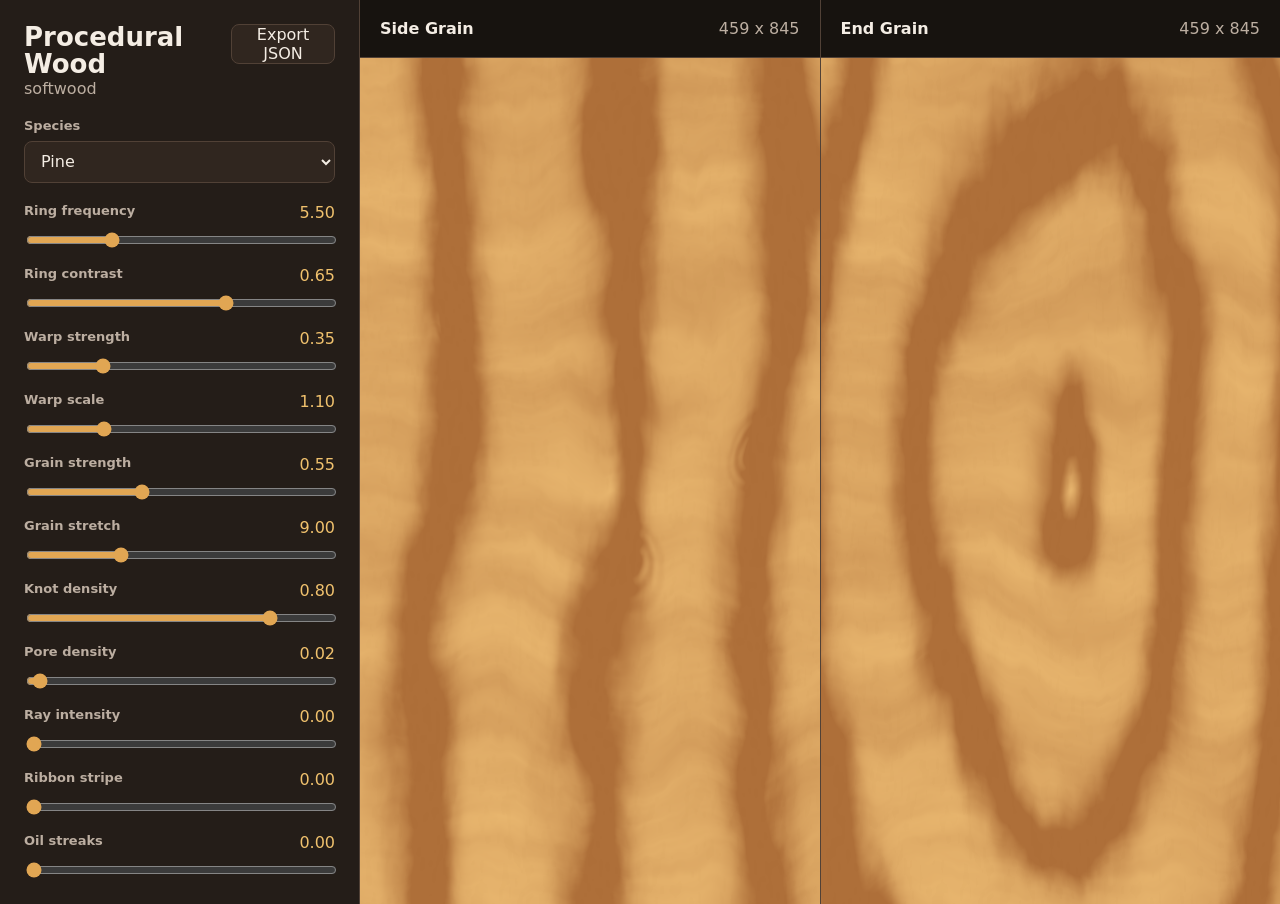
==== examples/playground/index.html @ 5df469d8 "Add browser wood playground example" ====
<!doctype html>
<html lang="en">
  <head>
    <meta charset="utf-8">
    <meta name="viewport" content="width=device-width, initial-scale=1">
    <title>Procedural Wood Playground</title>
    <link rel="stylesheet" href="./styles.css">
  </head>
  <body>
    <main class="app-shell">
      <section class="tool-panel" aria-label="Wood controls">
        <div class="brand-row">
          <div>
            <h1>Procedural Wood</h1>
            <p id="speciesMeta">Loading preset...</p>
          </div>
          <button id="exportButton" type="button">Export JSON</button>
        </div>

        <label class="field">
          <span>Species</span>
          <select id="presetSelect"></select>
        </label>

        <div id="controls" class="controls"></div>
      </section>

      <section class="preview-grid" aria-label="Rendered wood previews">
        <article class="preview-panel">
          <div class="preview-heading">
            <h2>Side Grain</h2>
            <span id="sideResolution"></span>
          </div>
          <canvas id="sideCanvas" width="720" height="480"></canvas>
        </article>

        <article class="preview-panel">
          <div class="preview-heading">
            <h2>End Grain</h2>
            <span id="endResolution"></span>
          </div>
          <canvas id="endCanvas" width="720" height="480"></canvas>
        </article>
      </section>
    </main>

    <dialog id="exportDialog">
      <form method="dialog">
        <div class="dialog-heading">
          <h2>Current Preset</h2>
          <button value="close" type="submit" aria-label="Close">Close</button>
        </div>
        <textarea id="exportText" spellcheck="false"></textarea>
      </form>
    </dialog>

    <script type="module" src="./wood.js"></script>
  </body>
</html>
---- examples/playground/styles.css ----
:root {
  color-scheme: dark;
  --background: #17130f;
  --surface: #241d18;
  --surface-strong: #30261f;
  --line: #514136;
  --text: #f4ede4;
  --muted: #bcaea1;
  --accent: #e1a653;
  --accent-strong: #f0c16d;
}

* {
  box-sizing: border-box;
}

body {
  margin: 0;
  min-height: 100vh;
  background: var(--background);
  color: var(--text);
  font-family: Inter, ui-sans-serif, system-ui, -apple-system, BlinkMacSystemFont, "Segoe UI", sans-serif;
  overflow-x: hidden;
}

button,
select,
input,
textarea {
  font: inherit;
  min-width: 0;
}

.app-shell {
  display: grid;
  grid-template-columns: minmax(280px, 360px) minmax(0, 1fr);
  min-height: 100vh;
  max-width: 100vw;
}

.tool-panel {
  display: flex;
  flex-direction: column;
  gap: 20px;
  min-width: 0;
  border-right: 1px solid var(--line);
  background: var(--surface);
  padding: 24px;
}

.brand-row {
  display: flex;
  align-items: flex-start;
  justify-content: space-between;
  gap: 16px;
}

h1,
h2,
p {
  margin: 0;
}

h1 {
  font-size: 26px;
  line-height: 1.05;
}

h2 {
  font-size: 16px;
}

p,
span {
  color: var(--muted);
}

button,
select {
  border: 1px solid var(--line);
  border-radius: 8px;
  background: var(--surface-strong);
  color: var(--text);
}

button {
  min-height: 38px;
  padding: 0 14px;
  cursor: pointer;
}

button:hover {
  border-color: var(--accent);
  color: var(--accent-strong);
}

.field {
  display: grid;
  gap: 8px;
}

.field span,
.control-label {
  font-size: 13px;
  font-weight: 700;
  letter-spacing: 0;
}

select {
  width: 100%;
  min-height: 42px;
  padding: 0 12px;
}

.controls {
  display: grid;
  gap: 16px;
}

.control {
  display: grid;
  gap: 8px;
}

.control-top {
  display: flex;
  justify-content: space-between;
  gap: 12px;
}

.control-value {
  color: var(--accent-strong);
  font-variant-numeric: tabular-nums;
}

input[type="range"] {
  width: 100%;
  max-width: 100%;
  accent-color: var(--accent);
}

.preview-grid {
  display: grid;
  grid-template-columns: repeat(2, minmax(0, 1fr));
  gap: 1px;
  min-width: 0;
  background: var(--line);
}

.preview-panel {
  display: grid;
  grid-template-rows: auto minmax(0, 1fr);
  min-width: 0;
  background: var(--background);
}

.preview-heading {
  display: flex;
  align-items: center;
  justify-content: space-between;
  min-height: 58px;
  border-bottom: 1px solid var(--line);
  padding: 0 20px;
}

canvas {
  width: 100%;
  max-width: 100%;
  height: 100%;
  min-height: 360px;
  display: block;
}

dialog {
  width: min(760px, calc(100vw - 32px));
  border: 1px solid var(--line);
  border-radius: 8px;
  background: var(--surface);
  color: var(--text);
  padding: 0;
}

dialog::backdrop {
  background: rgb(0 0 0 / 0.72);
}

dialog form {
  display: grid;
  gap: 16px;
  padding: 18px;
}

.dialog-heading {
  display: flex;
  justify-content: space-between;
  align-items: center;
  gap: 12px;
}

textarea {
  width: 100%;
  min-height: 360px;
  resize: vertical;
  border: 1px solid var(--line);
  border-radius: 8px;
  background: #120f0c;
  color: var(--text);
  padding: 14px;
  font-family: ui-monospace, SFMono-Regular, Menlo, Monaco, Consolas, "Liberation Mono", monospace;
  font-size: 13px;
}

@media (max-width: 980px) {
  .app-shell {
    grid-template-columns: 1fr;
  }

  .tool-panel {
    border-right: 0;
    border-bottom: 1px solid var(--line);
  }

  .preview-grid {
    grid-template-columns: 1fr;
  }

  canvas {
    min-height: 320px;
  }
}

@media (max-width: 520px) {
  .tool-panel {
    padding: 24px 20px;
  }

  .brand-row {
    flex-wrap: wrap;
  }

  .brand-row button {
    width: 100%;
  }
}
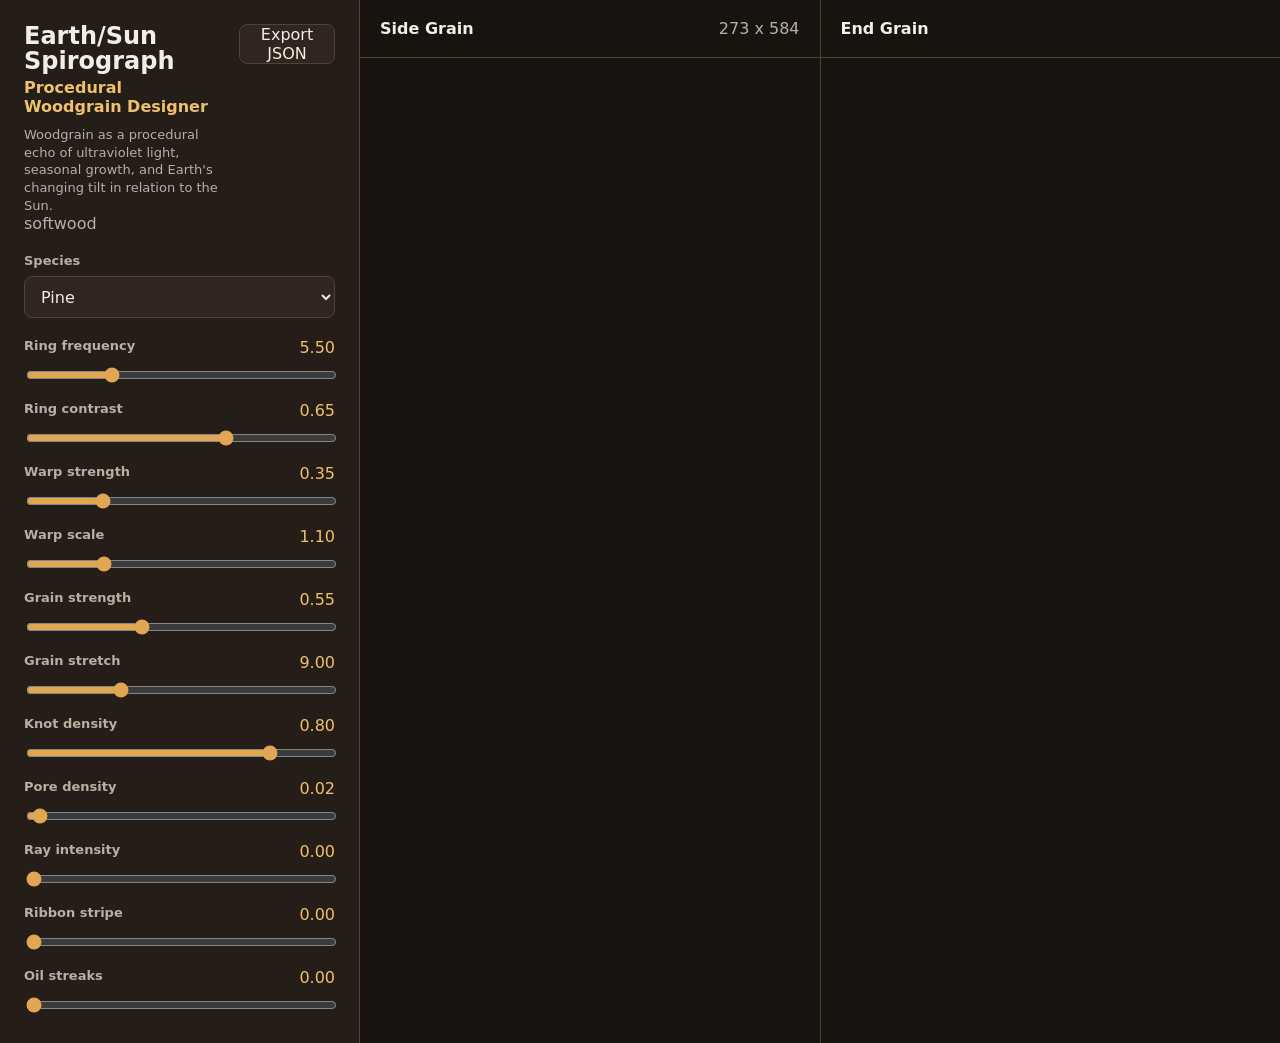
==== commit 639d578f: "Rename playground to Earth Sun Spirograph" ====
--- a/examples/playground/index.html
+++ b/examples/playground/index.html
@@ -3,7 +3,7 @@
   <head>
     <meta charset="utf-8">
     <meta name="viewport" content="width=device-width, initial-scale=1">
-    <title>Procedural Wood Playground</title>
+    <title>Earth/Sun Spirograph</title>
     <link rel="stylesheet" href="./styles.css">
   </head>
   <body>
@@ -11,7 +11,9 @@
       <section class="tool-panel" aria-label="Wood controls">
         <div class="brand-row">
           <div>
-            <h1>Procedural Wood</h1>
+            <h1>Earth/Sun Spirograph</h1>
+            <p class="tagline">Procedural Woodgrain Designer</p>
+            <p class="description">Woodgrain as a procedural echo of ultraviolet light, seasonal growth, and Earth's changing tilt in relation to the Sun.</p>
             <p id="speciesMeta">Loading preset...</p>
           </div>
           <button id="exportButton" type="button">Export JSON</button>
--- a/examples/playground/styles.css
+++ b/examples/playground/styles.css
@@ -62,7 +62,7 @@
 }
 
 h1 {
-  font-size: 26px;
+  font-size: 24px;
   line-height: 1.05;
 }
 
@@ -73,6 +73,19 @@
 p,
 span {
   color: var(--muted);
+}
+
+.tagline {
+  margin-top: 4px;
+  color: var(--accent-strong);
+  font-weight: 700;
+}
+
+.description {
+  max-width: 280px;
+  margin-top: 10px;
+  font-size: 13px;
+  line-height: 1.35;
 }
 
 button,
